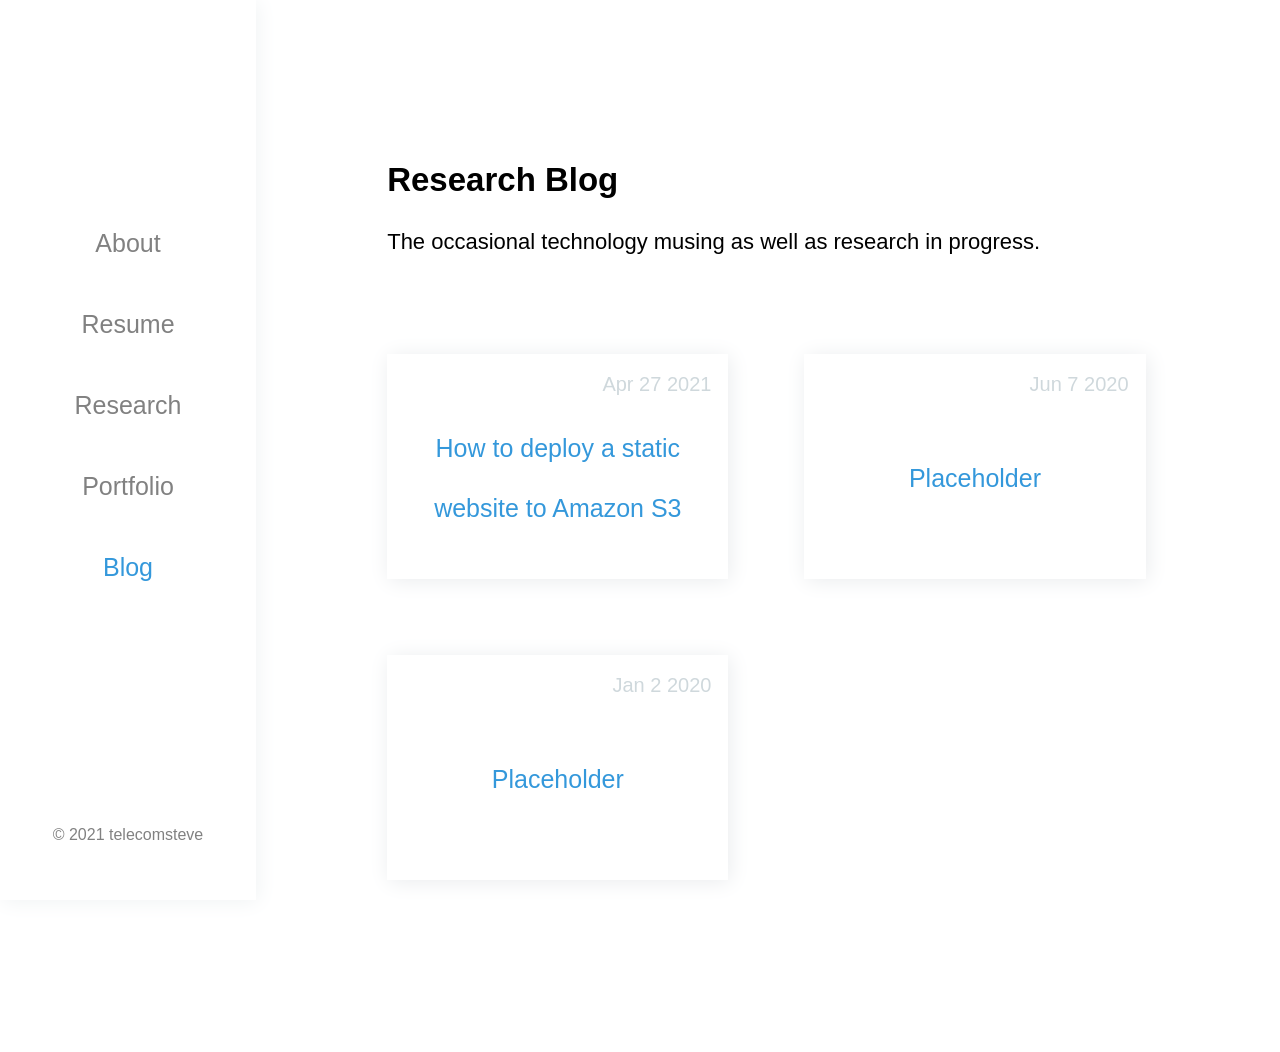
==== blog.html @ 7aa410f3 "Starting to use web template" ====
<!DOCTYPE html>
<html>
<head profile="http://www.w3.org/2005/10/profile">
    <link rel="icon" 
          type="image/png" 
          href="./img/favicon.webp">
<meta name="viewport" content="width=device-width, initial-scale=1">
<title>telecomsteve</title>
<link rel="stylesheet" href="./stylesheet.css">
</head>
<body>

<div class="sidenav">
    <div class="navblock">
        <div class="navblock_text">
            <a href="./index.html">About</a>
            <a href="./resume.html">Resume</a>
            <a href="./research.html">Research</a>
            <a href="./portfolio.html">Portfolio</a>
            <a style="color:#3498DB" href="./blog.html">Blog</a>
        </div>
    </div>
    <div class="footer">
        <p>&copy; 2021 telecomsteve</p>
    </div>
</div>

<!-- 

For more information aboput flexbox CSS centering of blog posts
https://www.w3schools.com/css/css3_flexbox_container.asp 

-->

<div class="main">
  <h2>Research Blog</h2>
  <p>The occasional technology musing as well as research in progress.</p><br>

  <div class="blog-container">
    <div>
        <p class="blog_date">Apr 27 2021</p>
        <a href="blog_posts/post_04_27_2021.html" class="blog_text">How to deploy a static website to Amazon S3</a>
    </div>
    <div>
        <p class="blog_date">Jun 7 2020</p>
        <a href="blog_posts/post_04_27_2021.html" class="blog_text">Placeholder</a>
    </div>
    <div>
        <p class="blog_date">Jan 2 2020</p>
        <a href="blog_posts/post_04_27_2021.html" class="blog_text">Placeholder</a>
    </div>  
  </div>

</div>

</body>
</html>
---- stylesheet.css ----
body {
  font-family: "Lato", sans-serif;
}

/* Style page content */
.main {
  margin-left: 20%; /* Same as the width of the sidenav */
  font-size: 22px; /* Increased text to enable scrolling */
  line-height: 35px;
  padding: 10%;
}

.sidenav {
  height: 100%;
  width: 20%;
  position: fixed;
  z-index: 1;
  top: 0;
  left: 0;
  box-shadow: 2px 2px 20px #F0F3F4;
  overflow-x: hidden;
  
}

.navblock {
  margin:auto;
  width: 100%;
  height: 90%;
  display: flex;
}

.navblock_text {
  margin: auto;
  width: 100%;
  padding-top: 15%;
  padding-bottom: 15%;
}

.navblock_text a {
  padding: 26px 16px 26px 16px;
  text-decoration: none;
  text-align: center;
  font-size: 25px;
  color: #818181;
  display: block;
}

.navblock_text a:hover {
  color: #CFD8DC;
}

.footer {
  position: relative;
  left: 0;
  bottom: 0;
  width: 100%;
  color: #818181;
  text-align: center;
}

.about_accent {
  color:  green;
}

.resume_accent {
  color:  green;
}

.research_accent {
  color:  #E74C3C;
}

.blog_accent {
  color:  #8E44AD;
}

a {
  color: #3498DB;
  text-decoration: none;
}

.about_photo{
  display: block;
  margin-top: 5%;
  width: 300px;
  height:300px;
  object-fit:cover;
  border-radius:50%;
  margin-left: auto;
  margin-right: auto;
}

.about_logo{
  display: block;
  width: 40%;
  margin-left: auto;
  margin-right: auto;
}

.about_text {
  text-align: center;
}

.about_links {
  text-align: center;
  padding: 5% 5% 5% 5%;
}

.portfolio_accent {
  color:  #F1C40F;
}

.portfolio_image {
  max-width: 300px;
  max-height:300px;
  position: absolute;
  top: 55%;
  left: 50%;
  transform: translate(-50%, -50%);
}

.portfolio-container {
  display: flex;
  flex-flow: row wrap;
  justify-content: space-between;
}

.portfolio-container > div {
  background-color: white;
  width: 50%;
  margin: 4% 0% 4% 0%;
  min-height: 20vh;
  justify-content: center;
  position: relative;
}

.portfolio-container_text {
  width: 90%;
  position: absolute;
  text-align: left;
}

.portfolio-container_image {
  width: 90%;
  position: absolute;
  text-align: center;
  color: #8E44AD;
}

.blog-container {
  display: flex;
  flex-wrap: wrap;
  justify-content: space-between;
}

.blog-container > div {
  background-color: white;
  box-shadow: 2px 2px 20px #EAECEE;
  width: 45%;
  margin: 5% 0% 5% 0%;
  min-height: 25vh;
  line-height: 60px;
  font-size: 25px;
  align-items: center;
  justify-content: center;
  position: relative;
}

.blog_text {
  width: 90%;
  position: absolute;
  top: 55%;
  left: 50%;
  transform: translate(-50%, -50%);
  text-align: center;
}

.blog_date {
  width: 95%;
  padding-right: 5%;
  font-size: 20px;
  color: #CFD8DC;
  text-align: end;
  margin-block-start: 0em;
  margin-block-end: 0em;
}

@media screen and (max-width: 700px) {
  .sidenav {
    width: 100%;
    height: auto;
    position: relative;
    box-shadow: 0px 10px 40px #F0F3F4;
  }
  .sidenav a {
    text-align: center;
    float: none;
  }
  .navblock_text a {
    padding: 16px;
  }
  .footer {
    display: none;
  }
  .main {
    margin-left: 0;
    padding: 20% 4% 20% 4%;
  }

  .portfolio_image {
    display: block;
    max-width: 80%;
  }
}

@media screen and (max-width: 1100px) {
  .blog-container > div {
    width: 100%;
    min-height: 30vh;
    margin: 10% 0% 10% 0%;
  }
  .portfolio-container > div {
    width: 100%;
  }

}
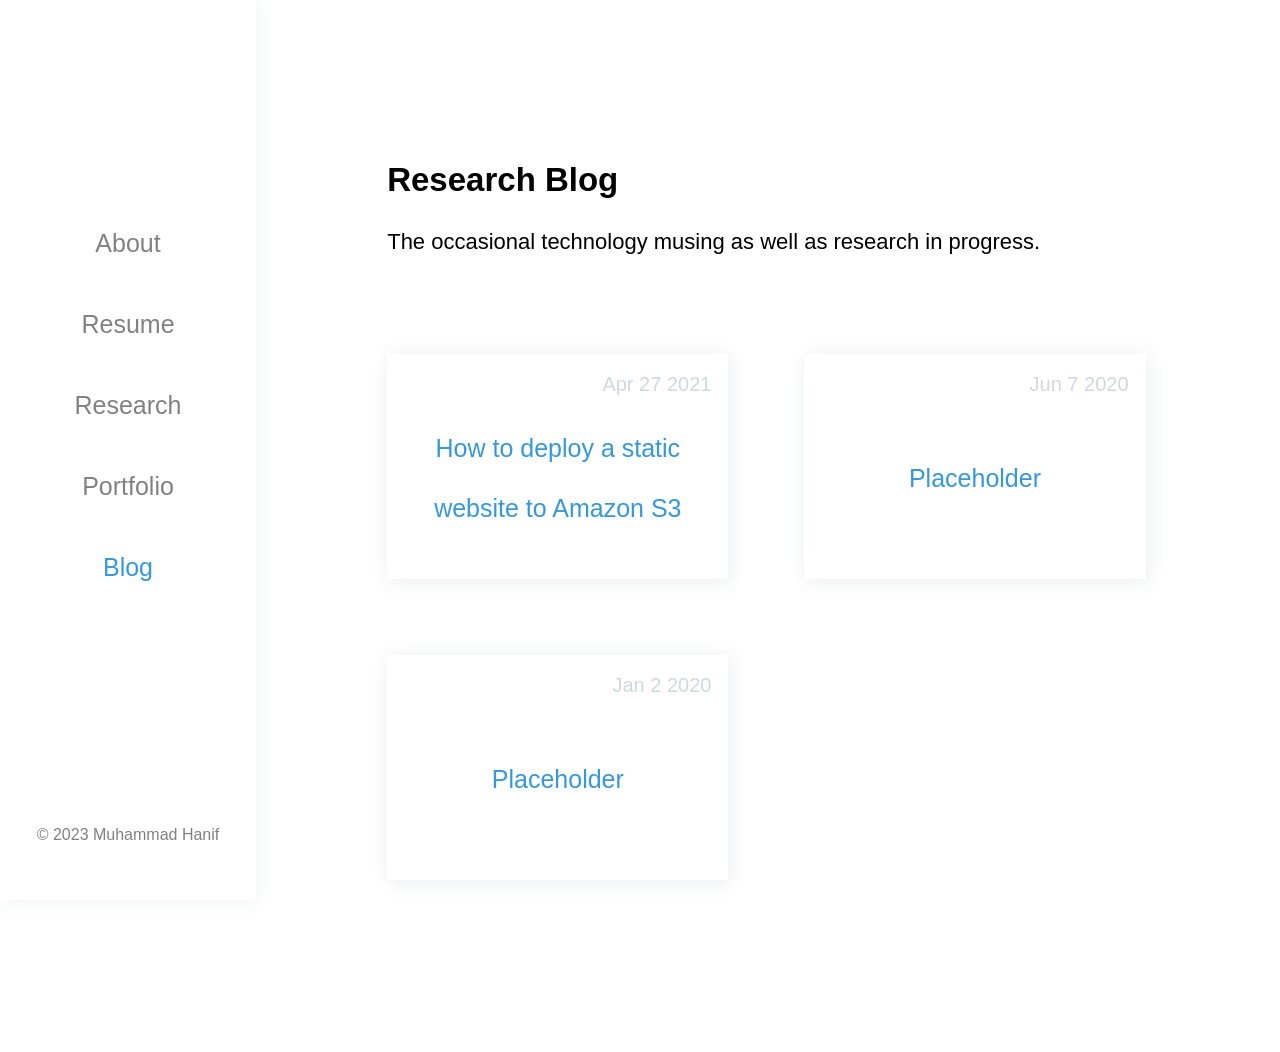
==== commit 7315234c: "Update Name in All Website" ====
--- a/blog.html
+++ b/blog.html
@@ -5,7 +5,7 @@
           type="image/png" 
           href="./img/favicon.webp">
 <meta name="viewport" content="width=device-width, initial-scale=1">
-<title>telecomsteve</title>
+<title>Muhammad Hanif</title>
 <link rel="stylesheet" href="./stylesheet.css">
 </head>
 <body>
@@ -21,7 +21,7 @@
         </div>
     </div>
     <div class="footer">
-        <p>&copy; 2021 telecomsteve</p>
+        <p>&copy; 2023 Muhammad Hanif</p>
     </div>
 </div>
 
